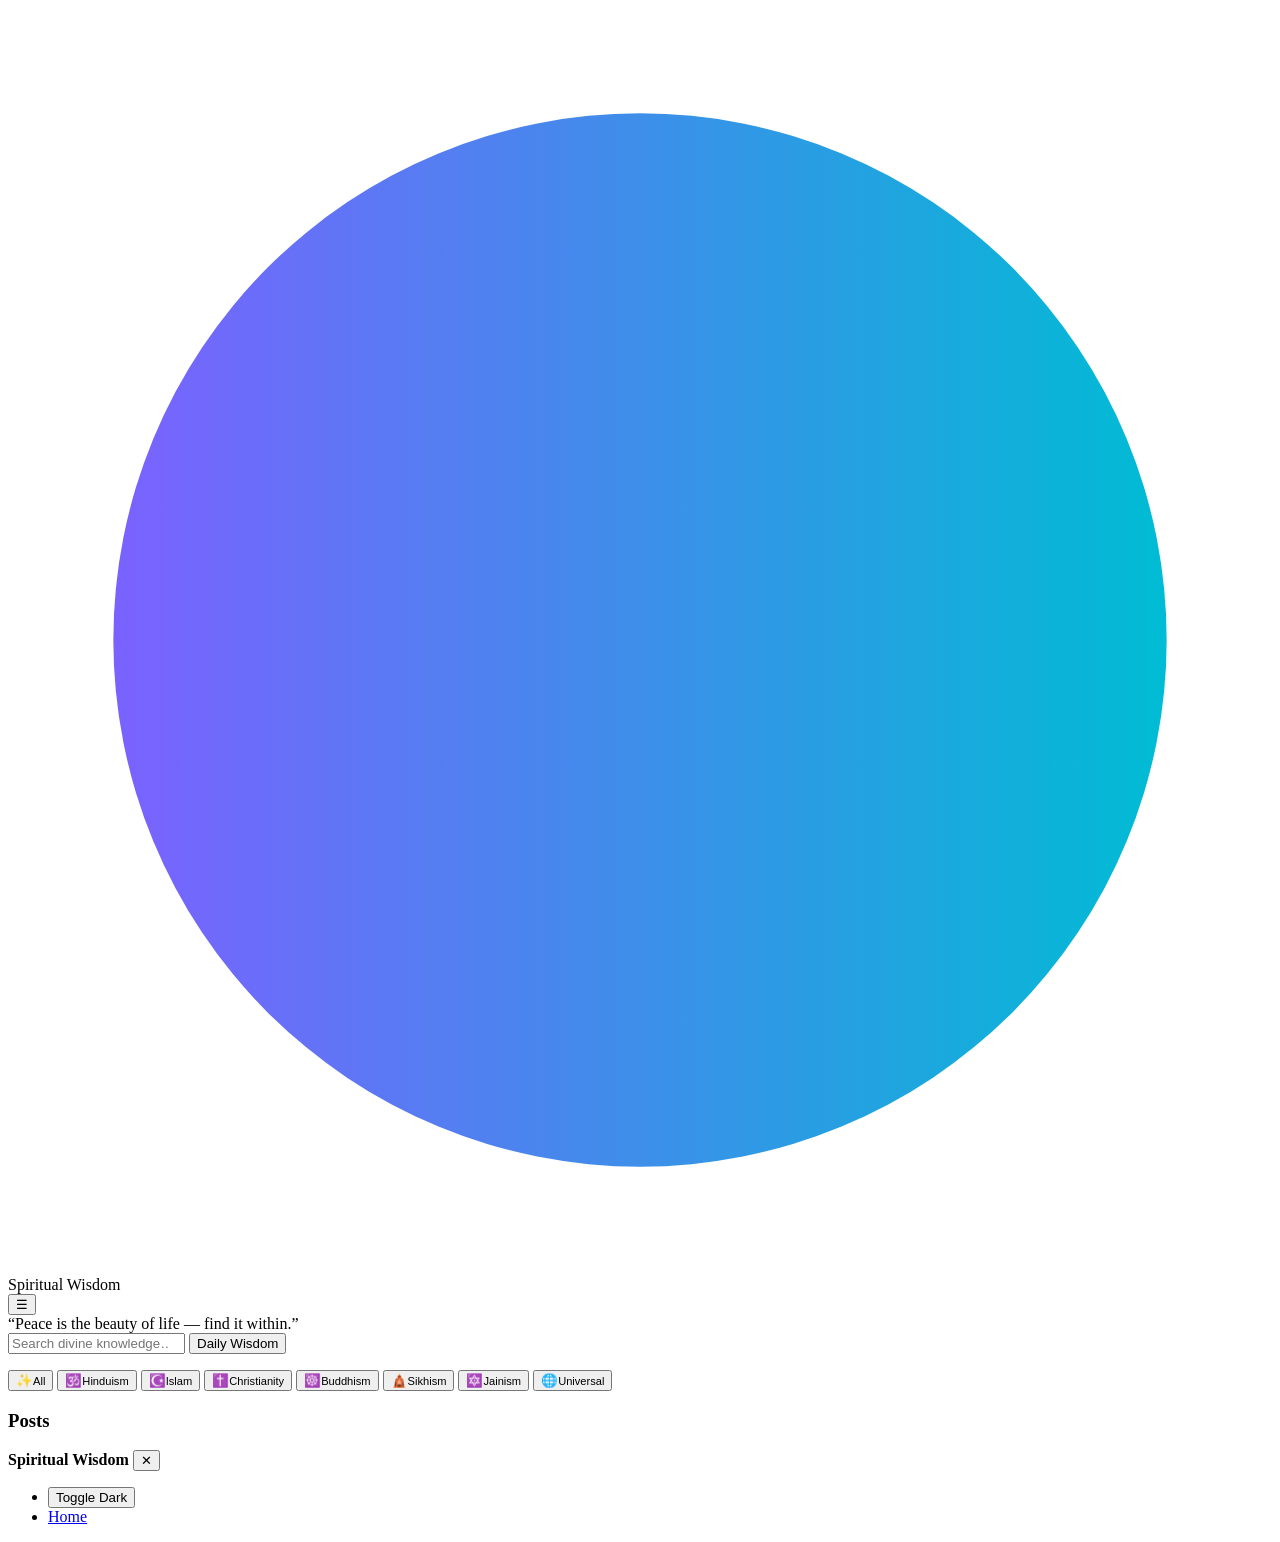
==== index.html @ ed689ea3 "Add files via upload" ====
<!doctype html>
<html lang="en">
<head>
  <meta charset="utf-8" />
  <meta name="viewport" content="width=device-width,initial-scale=1" />
  <title>Spiritual Wisdom</title>
  <link href="https://fonts.googleapis.com/css2?family=Inter:wght@300;400;600;700&family=Merriweather:wght@700&display=swap" rel="stylesheet">
  <link rel="stylesheet" href="styles.css">
</head>
<body>
  <div id="app" class="light">
    <!-- Header -->
    <header class="topbar">
      <div class="logo">
        <svg viewBox="0 0 24 24" class="logo-icon" aria-hidden="true">
          <circle cx="12" cy="12" r="10" fill="url(#g)"></circle>
          <defs>
            <linearGradient id="g" x1="0" x2="1">
              <stop offset="0" stop-color="#7b61ff"></stop>
              <stop offset="1" stop-color="#00bcd4"></stop>
            </linearGradient>
          </defs>
        </svg>
        <div class="brand">
          <span class="brand-title">Spiritual</span>
          <span class="brand-sub">Wisdom</span>
        </div>
      </div>

      <button id="menuBtn" class="icon-btn" aria-label="menu">☰</button>
    </header>

    <!-- Hero -->
    <section class="hero">
      <div class="hero-card glass">
        <div class="quote" id="quote">“Peace is the beauty of life — find it within.”</div>
        <div class="hero-actions">
          <input id="search" class="search" type="search" placeholder="Search divine knowledge…" aria-label="Search posts">
          <button id="dailyBtn" class="chip">Daily Wisdom</button>
        </div>
      </div>
    </section>

    <!-- Religion Icons -->
    <section class="religions">
      <div><p></p></div>
      <div class="icons-grid" id="religionGrid" role="list">
        <!-- Each button has data-religion -->
        <button class="religion" data-religion="all"><span class="rel-emoji">✨</span><small>All</small></button>
        <button class="religion" data-religion="hindu"><span class="rel-emoji">🕉️</span><small>Hinduism</small></button>
        <button class="religion" data-religion="islam"><span class="rel-emoji">☪️</span><small>Islam</small></button>
        <button class="religion" data-religion="christian"><span class="rel-emoji">✝️</span><small>Christianity</small></button>
        <button class="religion" data-religion="buddha"><span class="rel-emoji">☸️</span><small>Buddhism</small></button>
        <button class="religion" data-religion="sikh"><span class="rel-emoji">🛕</span><small>Sikhism</small></button>
        <button class="religion" data-religion="jain"><span class="rel-emoji">🔯</span><small>Jainism</small></button>
        <button class="religion" data-religion="other"><span class="rel-emoji">🌐</span><small>Universal</small></button>
      </div>
    </section>


    <!-- Posts feed -->
    <main class="feed" id="feed">
      <h3 class="section-title">Posts</h3>
      <div id="posts" class="posts-grid" aria-live="polite">
        <!-- JS-generated post cards -->
      </div>
    </main>



  <!-- Offcanvas menu (same as index.html) -->
    <aside id="menu" class="offcanvas" aria-hidden="true">
      <div class="menu-header">
        <strong>Spiritual Wisdom</strong>
        <button id="closeMenu" class="icon-btn" aria-label="Close menu">✕</button>
      </div>
      <ul class="menu-list">
        <li><button class="menu-item" id="toggleTheme">Toggle Dark</button></li>
        <li><a class="menu-item" href="index.html">Home</a></li>
      </ul>
    </aside>
  </div>
  
  <script src="data.js"></script>
  <script src="script.js"></script>
</body>
</html>
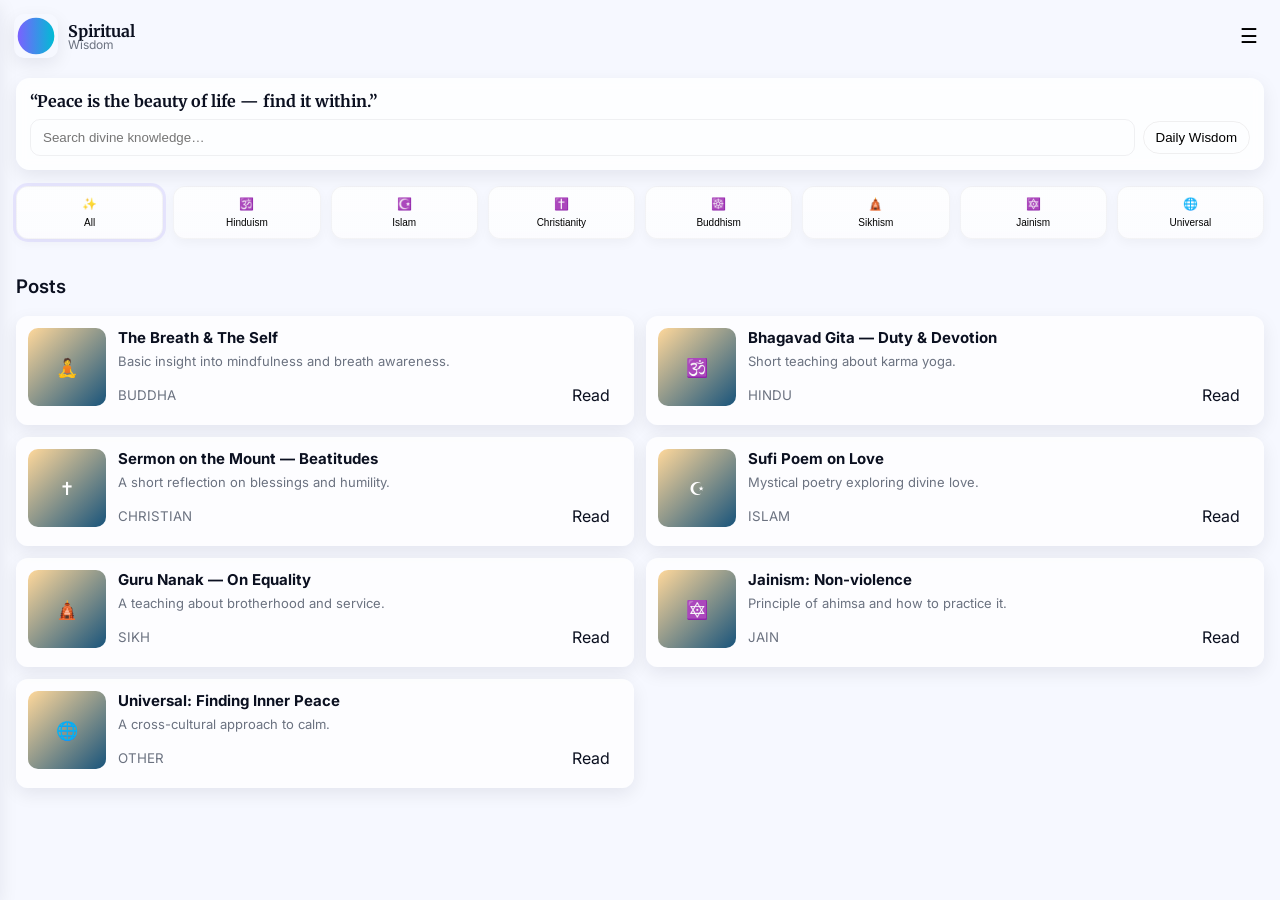
==== commit 89341692: "Update index.html" ====
--- a/index.html
+++ b/index.html
@@ -4,7 +4,7 @@
   <meta charset="utf-8" />
   <meta name="viewport" content="width=device-width,initial-scale=1" />
   <title>Spiritual Wisdom</title>
-  <link href="https://fonts.googleapis.com/css2?family=Inter:wght@300;400;600;700&family=Merriweather:wght@700&display=swap" rel="stylesheet">
+  <link href="https://fonts.googleapis.com/css2?family=Inter:wght@300;400;600;700&family=Merriweather:wght@700&family=Noto+Sans+Devanagari:wght@400;600&display=swap" rel="stylesheet">
   <link rel="stylesheet" href="styles.css">
 </head>
 <body>
--- a/styles.css
+++ b/styles.css
@@ -0,0 +1,116 @@
+:root{
+  --bg:#f6f8ff;
+  --card:#ffffffcc;
+  --muted:#6b7280;
+  --accent1:linear-gradient(135deg,#7b61ff,#00bcd4);
+  --glass: rgba(255,255,255,0.5);
+  --radius:14px;
+  --shadow: 0 6px 18px rgba(13,16,35,0.08);
+  --text:#0b1020;
+  --glass-border: rgba(255,255,255,0.6);
+}
+
+*{box-sizing:border-box}
+html,body,#app{height:100%}
+body{
+  margin:0;
+  font-family:Inter, 'Mangal','Arial Unicode MS',system-ui, -apple-system, "Segoe UI", Roboto, "Helvetica Neue", Arial;
+  background:var(--bg);
+  color:var(--text);
+  -webkit-font-smoothing:antialiased;
+  -moz-osx-font-smoothing:grayscale;
+  -webkit-touch-callout:none;
+  -webkit-tap-highlight-color:transparent;
+  
+}
+
+/* Topbar */
+.topbar{
+  display:flex;
+  align-items:center;
+  justify-content:space-between;
+  padding:14px;
+}
+.logo{display:flex;gap:10px;align-items:center}
+.logo-icon{width:44px;height:44px;border-radius:10px;box-shadow:var(--shadow)}
+.brand-title{font-family:Merriweather, serif;display:block;font-weight:700}
+.brand-sub{display:block;font-size:12px;color:var(--muted);margin-top:-4px}
+
+/* Buttons */
+.icon-btn{
+  background:transparent;border:0;font-size:20px;padding:8px;border-radius:10px
+}
+.chip{background:transparent;border:1px solid rgba(0,0,0,0.06);padding:8px 12px;border-radius:999px}
+
+/* Hero */
+.hero{padding:0 16px}
+.hero-card{
+  margin-top:6px;padding:14px;border-radius:14px;background:var(--card);backdrop-filter: blur(6px);box-shadow:var(--shadow)
+}
+.quote{font-family:Merriweather, serif;font-weight:700;font-size:16px;line-height:1.2;margin-bottom:8px}
+.hero-actions{display:flex;gap:8px;align-items:center}
+.search{
+  flex:1;padding:10px 12px;border-radius:10px;border:1px solid rgba(11,16,32,0.06);
+  outline:none;background:transparent
+}
+
+/* Religions */
+.section-title{margin:18px 16px 8px;font-weight:600}
+.icons-grid{
+  display:grid;grid-template-columns:repeat(5,1fr);gap:10px;padding:0 16px 18px;
+}
+.religion{
+  background:linear-gradient(180deg, rgba(255,255,255,0.8), rgba(255,255,255,0.6));
+  border:1px solid rgba(11,16,32,0.04);
+  padding:10px;border-radius:12px;text-align:center;font-size:12px;
+  display:flex;flex-direction:column;gap:6px;align-items:center;justify-content:center;
+  box-shadow:0 4px 12px rgba(11,16,32,0.04);cursor:pointer;
+}
+.religion.active {
+  outline: 3px solid rgba(123, 97, 255, 0.12);
+}
+
+
+/* Posts grid */
+.posts-grid{
+  display:grid;grid-template-columns:1fr;gap:12px;padding:10px 16px 80px;
+}
+.post{
+  display:flex;gap:12px;align-items:flex-start;background:var(--card);padding:12px;border-radius:12px;
+  box-shadow:var(--shadow);
+}
+.post .thumb{
+  width:78px;height:78px;border-radius:10px;flex-shrink:0;background:linear-gradient(135deg,#ffd89b,#19547b);
+  display:flex;align-items:center;justify-content:center;color:white;font-weight:700;font-size:18px;
+}
+.post .content{flex:1}
+.post h4{margin:0 0 6px;font-size:15px}
+.post p{margin:0;color:var(--muted);font-size:13px}
+.post .meta{margin-top:8px;display:flex;gap:8px;align-items:center}
+.btn{padding:8px 12px;border-radius:10px;border:0;background:transparent;cursor:pointer;text-decoration:none;color:inherit}
+
+
+
+/* Offcanvas menu */
+.offcanvas{
+  position:fixed;top:0;left:-320px;height:100%;width:320px;background:var(--card);box-shadow:var(--shadow);padding:16px;transition:left .22s;
+}
+.offcanvas[aria-hidden="false"]{left:0}
+.menu-header{display:flex;justify-content:space-between;align-items:center;margin-bottom:12px}
+.menu-list{list-style:none;padding:0;margin:0}
+.menu-item{display:block;padding:12px 6px;border-radius:8px;border:0;background:transparent;width:100%;text-align:left;text-decoration:none;color:inherit}
+
+/* Dark */
+#app.dark{
+  --bg:#06060a;
+  --card: rgba(17,20,30,0.7);
+  --muted:#c7c8d2;
+  --text:#eef0f6;
+  --glass: rgba(255,255,255,0.02);
+}
+
+/* Responsive */
+@media (min-width:720px){
+  .posts-grid{grid-template-columns:repeat(2,1fr)}
+  .icons-grid{grid-template-columns:repeat(8,1fr)}
+}
